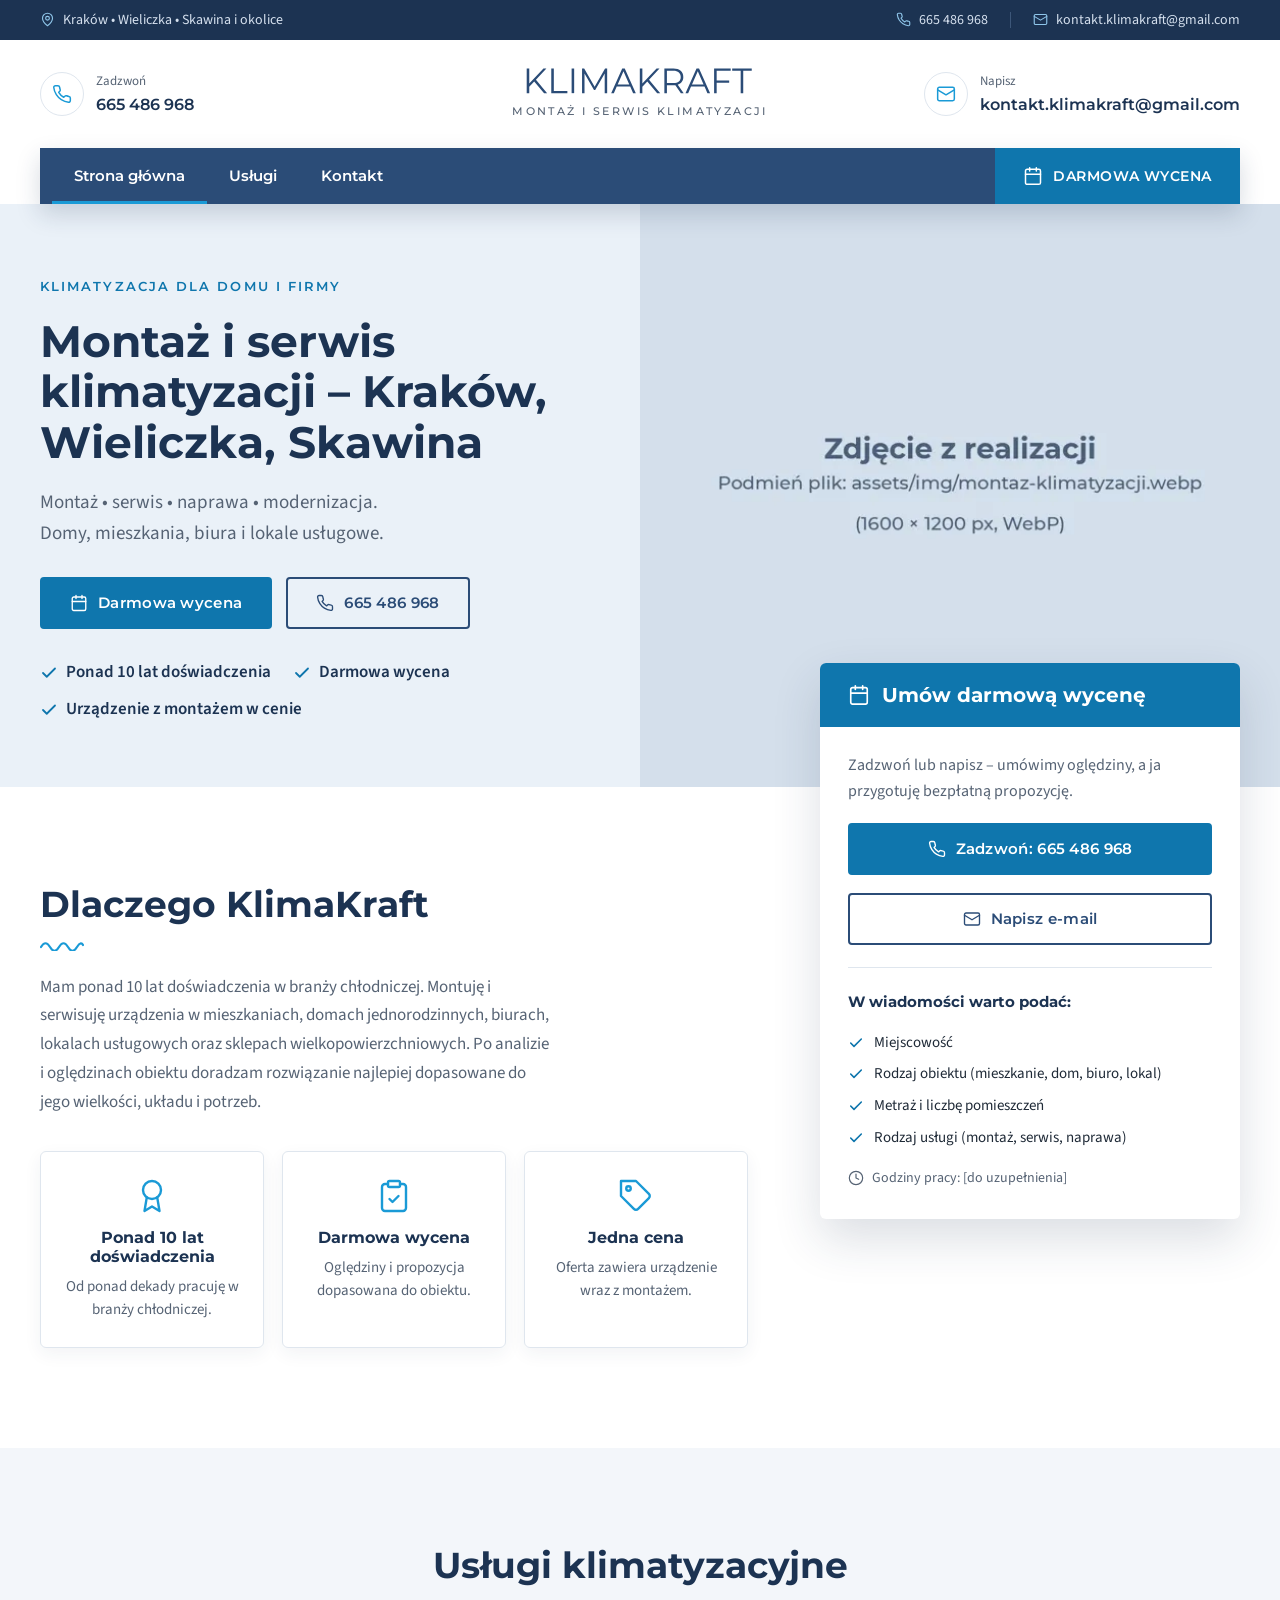
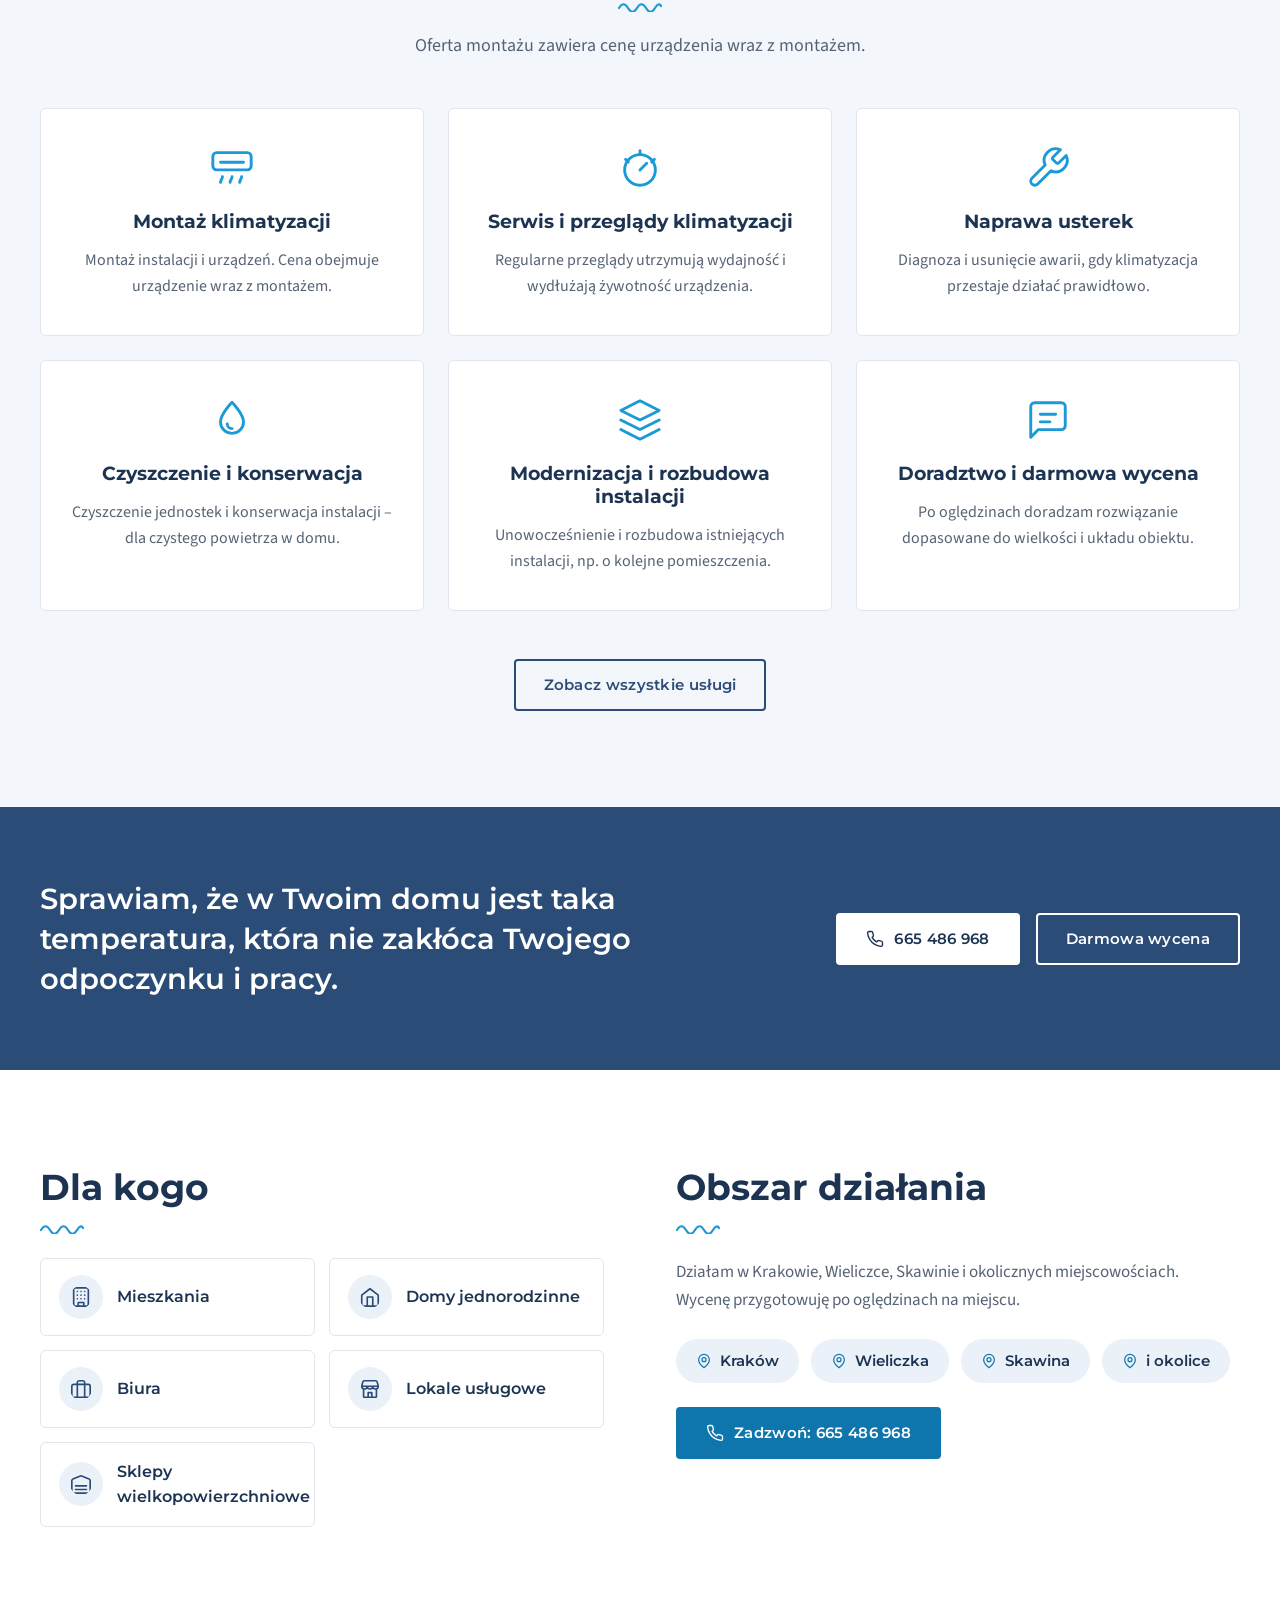
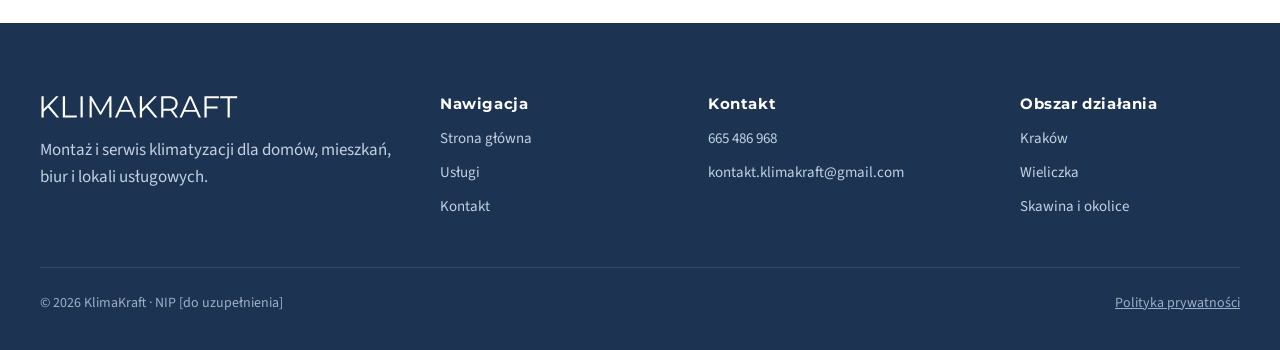
==== index.html @ ee117f7f "Add files via upload" ====
<!doctype html>
<html lang="pl">
<head>
<meta charset="utf-8">
<meta name="viewport" content="width=device-width, initial-scale=1, viewport-fit=cover">
<title>Montaż i serwis klimatyzacji Kraków, Wieliczka | KlimaKraft</title>
<meta name="description" content="Montaż, serwis i naprawa klimatyzacji w Krakowie, Wieliczce i Skawinie. Ponad 10 lat doświadczenia. Darmowa wycena – zadzwoń: 665 486 968.">
<meta name="robots" content="index, follow">
<link rel="canonical" href="https://TWOJA-DOMENA.pl/">
<meta name="theme-color" content="#2b4c77">
<meta property="og:type" content="website">
<meta property="og:locale" content="pl_PL">
<meta property="og:site_name" content="KlimaKraft">
<meta property="og:title" content="Montaż i serwis klimatyzacji Kraków, Wieliczka | KlimaKraft">
<meta property="og:description" content="Montaż, serwis i naprawa klimatyzacji w Krakowie, Wieliczce i Skawinie. Ponad 10 lat doświadczenia. Darmowa wycena – zadzwoń: 665 486 968.">
<meta property="og:url" content="https://TWOJA-DOMENA.pl/">
<meta property="og:image" content="https://TWOJA-DOMENA.pl/og-klimakraft.jpg">
<meta property="og:image:width" content="1200">
<meta property="og:image:height" content="630">
<meta name="twitter:card" content="summary_large_image">
<link rel="icon" href="favicon.ico" sizes="32x32">
<link rel="icon" href="favicon.svg" type="image/svg+xml">
<link rel="apple-touch-icon" href="apple-touch-icon.png">
<link rel="preload" href="montserrat-latin-700-normal.woff2" as="font" type="font/woff2" crossorigin>
<link rel="preload" href="source-sans-3-latin-400-normal.woff2" as="font" type="font/woff2" crossorigin>
<link rel="stylesheet" href="style.css">
<script type="application/ld+json">{
 "@context": "https://schema.org",
 "@type": "HVACBusiness",
 "@id": "https://TWOJA-DOMENA.pl/#firma",
 "name": "KlimaKraft",
 "description": "Montaż, serwis, naprawa i modernizacja klimatyzacji w Krakowie, Wieliczce, Skawinie i okolicach.",
 "url": "https://TWOJA-DOMENA.pl/",
 "logo": "https://TWOJA-DOMENA.pl/logo-klimakraft.svg",
 "image": "https://TWOJA-DOMENA.pl/og-klimakraft.jpg",
 "telephone": "+48665486968",
 "email": "kontakt.klimakraft@gmail.com",
 "areaServed": [
  {
   "@type": "City",
   "name": "Kraków"
  },
  {
   "@type": "City",
   "name": "Wieliczka"
  },
  {
   "@type": "City",
   "name": "Skawina"
  }
 ],
 "knowsLanguage": "pl",
 "hasOfferCatalog": {
  "@type": "OfferCatalog",
  "name": "Usługi klimatyzacyjne",
  "itemListElement": [
   {
    "@type": "Offer",
    "itemOffered": {
     "@type": "Service",
     "name": "Montaż klimatyzacji"
    }
   },
   {
    "@type": "Offer",
    "itemOffered": {
     "@type": "Service",
     "name": "Serwis i przeglądy klimatyzacji"
    }
   },
   {
    "@type": "Offer",
    "itemOffered": {
     "@type": "Service",
     "name": "Naprawa usterek"
    }
   },
   {
    "@type": "Offer",
    "itemOffered": {
     "@type": "Service",
     "name": "Czyszczenie i konserwacja"
    }
   },
   {
    "@type": "Offer",
    "itemOffered": {
     "@type": "Service",
     "name": "Modernizacja i rozbudowa instalacji"
    }
   },
   {
    "@type": "Offer",
    "itemOffered": {
     "@type": "Service",
     "name": "Doradztwo i darmowa wycena"
    }
   }
  ]
 }
}</script>
</head>
<body>
<a class="skip" href="#tresc">Przejdź do treści</a>
<div class="topbar">
<div class="wrap topbar__in">
<p class="topbar__area"><svg class="ic" viewBox="0 0 24 24" aria-hidden="true" focusable="false"><path d="M20 10c0 6-8 12-8 12s-8-6-8-12a8 8 0 0 1 16 0Z"/><circle cx="12" cy="10" r="3"/></svg>Kraków • Wieliczka • Skawina i okolice</p>
<p class="topbar__contact"><a href="tel:+48665486968"><svg class="ic" viewBox="0 0 24 24" aria-hidden="true" focusable="false"><path d="M22 16.92v3a2 2 0 0 1-2.18 2 19.79 19.79 0 0 1-8.63-3.07 19.5 19.5 0 0 1-6-6 19.79 19.79 0 0 1-3.07-8.67A2 2 0 0 1 4.11 2h3a2 2 0 0 1 2 1.72c.13.96.36 1.9.7 2.81a2 2 0 0 1-.45 2.11L8.09 9.91a16 16 0 0 0 6 6l1.27-1.27a2 2 0 0 1 2.11-.45c.91.34 1.85.57 2.81.7A2 2 0 0 1 22 16.92z"/></svg>665 486 968</a><span class="sep" aria-hidden="true"></span><a href="mailto:kontakt.klimakraft@gmail.com"><svg class="ic" viewBox="0 0 24 24" aria-hidden="true" focusable="false"><rect x="2" y="4" width="20" height="16" rx="2"/><path d="m22 7-10 6L2 7"/></svg>kontakt.klimakraft@gmail.com</a></p>
</div>
</div>
<header class="header">
<div class="wrap">
<div class="header__main">
<a class="hinfo" href="tel:+48665486968"><span class="hinfo__ic"><svg class="ic" viewBox="0 0 24 24" aria-hidden="true" focusable="false"><path d="M22 16.92v3a2 2 0 0 1-2.18 2 19.79 19.79 0 0 1-8.63-3.07 19.5 19.5 0 0 1-6-6 19.79 19.79 0 0 1-3.07-8.67A2 2 0 0 1 4.11 2h3a2 2 0 0 1 2 1.72c.13.96.36 1.9.7 2.81a2 2 0 0 1-.45 2.11L8.09 9.91a16 16 0 0 0 6 6l1.27-1.27a2 2 0 0 1 2.11-.45c.91.34 1.85.57 2.81.7A2 2 0 0 1 22 16.92z"/></svg></span><span><span class="hinfo__lab">Zadzwoń</span><span class="hinfo__val">665 486 968</span></span></a>
<a class="brand" href="index.html" aria-label="KlimaKraft – strona główna"><img src="logo-klimakraft.svg" alt="KlimaKraft" width="230" height="27"><span class="brand__tag">Montaż i serwis klimatyzacji</span></a>
<a class="hinfo hinfo--end" href="mailto:kontakt.klimakraft@gmail.com"><span class="hinfo__ic"><svg class="ic" viewBox="0 0 24 24" aria-hidden="true" focusable="false"><rect x="2" y="4" width="20" height="16" rx="2"/><path d="m22 7-10 6L2 7"/></svg></span><span><span class="hinfo__lab">Napisz</span><span class="hinfo__val">kontakt.klimakraft@gmail.com</span></span></a>
</div>
<nav class="navbar" aria-label="Menu główne">
<ul class="navbar__links"><li><a href="index.html" aria-current="page">Strona główna</a></li><li><a href="uslugi.html">Usługi</a></li><li><a href="kontakt.html">Kontakt</a></li></ul>
<a class="navbar__cta" href="kontakt.html"><svg class="ic" viewBox="0 0 24 24" aria-hidden="true" focusable="false"><rect x="3" y="4" width="18" height="18" rx="2"/><path d="M16 2v4M8 2v4M3 10h18"/></svg>Darmowa wycena</a>
</nav>
</div>
</header>
<main id="tresc">
<section class="hero">
<div class="hero__text">
<p class="eyebrow">Klimatyzacja dla domu i firmy</p>
<h1>Montaż i serwis klimatyzacji – Kraków, Wieliczka, Skawina</h1>
<p class="hero__lead">Montaż • serwis • naprawa • modernizacja.<br>Domy, mieszkania, biura i lokale usługowe.</p>
<div class="hero__actions"><a class="btn btn--primary" href="kontakt.html"><svg class="ic" viewBox="0 0 24 24" aria-hidden="true" focusable="false"><rect x="3" y="4" width="18" height="18" rx="2"/><path d="M16 2v4M8 2v4M3 10h18"/></svg>Darmowa wycena</a><a class="btn btn--outline" href="tel:+48665486968"><svg class="ic" viewBox="0 0 24 24" aria-hidden="true" focusable="false"><path d="M22 16.92v3a2 2 0 0 1-2.18 2 19.79 19.79 0 0 1-8.63-3.07 19.5 19.5 0 0 1-6-6 19.79 19.79 0 0 1-3.07-8.67A2 2 0 0 1 4.11 2h3a2 2 0 0 1 2 1.72c.13.96.36 1.9.7 2.81a2 2 0 0 1-.45 2.11L8.09 9.91a16 16 0 0 0 6 6l1.27-1.27a2 2 0 0 1 2.11-.45c.91.34 1.85.57 2.81.7A2 2 0 0 1 22 16.92z"/></svg>665 486 968</a></div>
<ul class="hero__checks"><li><svg class="ic" viewBox="0 0 24 24" aria-hidden="true" focusable="false"><path d="M20 6 9 17l-5-5"/></svg>Ponad 10 lat doświadczenia</li><li><svg class="ic" viewBox="0 0 24 24" aria-hidden="true" focusable="false"><path d="M20 6 9 17l-5-5"/></svg>Darmowa wycena</li><li><svg class="ic" viewBox="0 0 24 24" aria-hidden="true" focusable="false"><path d="M20 6 9 17l-5-5"/></svg>Urządzenie z montażem w cenie</li></ul>
</div>
<picture class="hero__img">
<source media="(max-width: 760px)" srcset="montaz-klimatyzacji-800.webp">
<img src="montaz-klimatyzacji.webp" alt="Montaż klimatyzacji ściennej w mieszkaniu – KlimaKraft" width="1600" height="1200" fetchpriority="high">
</picture>
</section>

<section class="why">
<div class="wrap why__grid">
<div class="why__main">
<div class="stitle"><h2>Dlaczego KlimaKraft</h2><svg class="wave" viewBox="0 0 44 10" aria-hidden="true" focusable="false"><path d="M1 6c3-5 6-5 9 0s6 5 9 0 6-5 9 0 6 5 9 0 5-4 6-2"/></svg></div>
<p class="lead">Mam ponad 10 lat doświadczenia w branży chłodniczej. Montuję i serwisuję urządzenia w mieszkaniach, domach jednorodzinnych, biurach, lokalach usługowych oraz sklepach wielkopowierzchniowych. Po analizie i oględzinach obiektu doradzam rozwiązanie najlepiej dopasowane do jego wielkości, układu i potrzeb.</p>
<div class="tiles"><div class="tile"><svg class="ic ic--lg" viewBox="0 0 24 24" aria-hidden="true" focusable="false"><circle cx="12" cy="8" r="6"/><path d="M15.48 12.89 17 22l-5-3-5 3 1.52-9.11"/></svg><h3>Ponad 10 lat doświadczenia</h3><p>Od ponad dekady pracuję w branży chłodniczej.</p></div><div class="tile"><svg class="ic ic--lg" viewBox="0 0 24 24" aria-hidden="true" focusable="false"><rect x="8" y="2" width="8" height="4" rx="1"/><path d="M16 4h2a2 2 0 0 1 2 2v14a2 2 0 0 1-2 2H6a2 2 0 0 1-2-2V6a2 2 0 0 1 2-2h2"/><path d="m9 14 2 2 4-4"/></svg><h3>Darmowa wycena</h3><p>Oględziny i propozycja dopasowana do obiektu.</p></div><div class="tile"><svg class="ic ic--lg" viewBox="0 0 24 24" aria-hidden="true" focusable="false"><path d="M20.59 13.41 13.42 20.58a2 2 0 0 1-2.83 0L2 12V2h10l8.59 8.59a2 2 0 0 1 0 2.82z"/><circle cx="7" cy="7" r="1.5"/></svg><h3>Jedna cena</h3><p>Oferta zawiera urządzenie wraz z montażem.</p></div></div>
</div>
<aside class="qcard" aria-labelledby="wycena">
<div class="qcard__head"><svg class="ic" viewBox="0 0 24 24" aria-hidden="true" focusable="false"><rect x="3" y="4" width="18" height="18" rx="2"/><path d="M16 2v4M8 2v4M3 10h18"/></svg><h2 id="wycena">Umów darmową wycenę</h2></div>
<div class="qcard__body">
<p>Zadzwoń lub napisz – umówimy oględziny, a ja przygotuję bezpłatną propozycję.</p>
<a class="btn btn--primary btn--block" href="tel:+48665486968"><svg class="ic" viewBox="0 0 24 24" aria-hidden="true" focusable="false"><path d="M22 16.92v3a2 2 0 0 1-2.18 2 19.79 19.79 0 0 1-8.63-3.07 19.5 19.5 0 0 1-6-6 19.79 19.79 0 0 1-3.07-8.67A2 2 0 0 1 4.11 2h3a2 2 0 0 1 2 1.72c.13.96.36 1.9.7 2.81a2 2 0 0 1-.45 2.11L8.09 9.91a16 16 0 0 0 6 6l1.27-1.27a2 2 0 0 1 2.11-.45c.91.34 1.85.57 2.81.7A2 2 0 0 1 22 16.92z"/></svg>Zadzwoń: 665 486 968</a>
<a class="btn btn--outline btn--block" href="mailto:kontakt.klimakraft@gmail.com?subject=Zapytanie%20o%20wycen%C4%99%20klimatyzacji"><svg class="ic" viewBox="0 0 24 24" aria-hidden="true" focusable="false"><rect x="2" y="4" width="20" height="16" rx="2"/><path d="m22 7-10 6L2 7"/></svg>Napisz e-mail</a>
<hr>
<p class="qcard__h">W wiadomości warto podać:</p>
<ul class="checks"><li><svg class="ic" viewBox="0 0 24 24" aria-hidden="true" focusable="false"><path d="M20 6 9 17l-5-5"/></svg><span>Miejscowość</span></li><li><svg class="ic" viewBox="0 0 24 24" aria-hidden="true" focusable="false"><path d="M20 6 9 17l-5-5"/></svg><span>Rodzaj obiektu (mieszkanie, dom, biuro, lokal)</span></li><li><svg class="ic" viewBox="0 0 24 24" aria-hidden="true" focusable="false"><path d="M20 6 9 17l-5-5"/></svg><span>Metraż i liczbę pomieszczeń</span></li><li><svg class="ic" viewBox="0 0 24 24" aria-hidden="true" focusable="false"><path d="M20 6 9 17l-5-5"/></svg><span>Rodzaj usługi (montaż, serwis, naprawa)</span></li></ul>
<p class="qcard__note"><svg class="ic" viewBox="0 0 24 24" aria-hidden="true" focusable="false"><circle cx="12" cy="12" r="10"/><path d="M12 6v6l4 2"/></svg>Godziny pracy: [do uzupełnienia]</p>
</div>
</aside>
</div>
</section>

<section class="services">
<div class="wrap">
<div class="stitle stitle--center"><h2>Usługi klimatyzacyjne</h2><svg class="wave" viewBox="0 0 44 10" aria-hidden="true" focusable="false"><path d="M1 6c3-5 6-5 9 0s6 5 9 0 6-5 9 0 6 5 9 0 5-4 6-2"/></svg></div>
<p class="center-sub">Oferta montażu zawiera cenę urządzenia wraz z montażem.</p>
<div class="scards"><article class="scard"><svg class="ic ic--xl" viewBox="0 0 24 24" aria-hidden="true" focusable="false"><rect x="2" y="4" width="20" height="9" rx="2"/><path d="M6 9h12M7 16.5c0 1.2-1 1.8-1 3M12 16.5c0 1.2-1 1.8-1 3M17 16.5c0 1.2-1 1.8-1 3"/></svg><h3>Montaż klimatyzacji</h3><p>Montaż instalacji i urządzeń. Cena obejmuje urządzenie wraz z montażem.</p></article><article class="scard"><svg class="ic ic--xl" viewBox="0 0 24 24" aria-hidden="true" focusable="false"><circle cx="12" cy="13" r="8"/><path d="M12 13l3.5-3.5M12 3v2M4.5 7.5l1.4 1.4M19.5 7.5l-1.4 1.4"/></svg><h3>Serwis i przeglądy klimatyzacji</h3><p>Regularne przeglądy utrzymują wydajność i wydłużają żywotność urządzenia.</p></article><article class="scard"><svg class="ic ic--xl" viewBox="0 0 24 24" aria-hidden="true" focusable="false"><path d="M14.7 6.3a1 1 0 0 0 0 1.4l1.6 1.6a1 1 0 0 0 1.4 0l3.77-3.77a6 6 0 0 1-7.94 7.94l-6.91 6.91a2.12 2.12 0 0 1-3-3l6.91-6.91a6 6 0 0 1 7.94-7.94l-3.76 3.76z"/></svg><h3>Naprawa usterek</h3><p>Diagnoza i usunięcie awarii, gdy klimatyzacja przestaje działać prawidłowo.</p></article><article class="scard"><svg class="ic ic--xl" viewBox="0 0 24 24" aria-hidden="true" focusable="false"><path d="M12 2.7s-6 6.2-6 10.3a6 6 0 0 0 12 0c0-4.1-6-10.3-6-10.3z"/><path d="M9.5 14a2.5 2.5 0 0 0 2.5 2.5"/></svg><h3>Czyszczenie i konserwacja</h3><p>Czyszczenie jednostek i konserwacja instalacji – dla czystego powietrza w domu.</p></article><article class="scard"><svg class="ic ic--xl" viewBox="0 0 24 24" aria-hidden="true" focusable="false"><path d="m12 2 10 5-10 5L2 7l10-5z"/><path d="m2 17 10 5 10-5M2 12l10 5 10-5"/></svg><h3>Modernizacja i rozbudowa instalacji</h3><p>Unowocześnienie i rozbudowa istniejących instalacji, np. o kolejne pomieszczenia.</p></article><article class="scard"><svg class="ic ic--xl" viewBox="0 0 24 24" aria-hidden="true" focusable="false"><path d="M21 15a2 2 0 0 1-2 2H7l-4 4V5a2 2 0 0 1 2-2h14a2 2 0 0 1 2 2z"/><path d="M8 9h8M8 13h5"/></svg><h3>Doradztwo i darmowa wycena</h3><p>Po oględzinach doradzam rozwiązanie dopasowane do wielkości i układu obiektu.</p></article></div>
<p class="center"><a class="btn btn--outline" href="uslugi.html">Zobacz wszystkie usługi</a></p>
</div>
</section>

<section class="band" aria-label="Zadzwoń po wycenę">
<div class="wrap band__in">
<p class="band__quote">Sprawiam, że w Twoim domu jest taka temperatura, która nie zakłóca Twojego odpoczynku i pracy.</p>
<div class="band__actions">
<a class="btn btn--white" href="tel:+48665486968"><svg class="ic" viewBox="0 0 24 24" aria-hidden="true" focusable="false"><path d="M22 16.92v3a2 2 0 0 1-2.18 2 19.79 19.79 0 0 1-8.63-3.07 19.5 19.5 0 0 1-6-6 19.79 19.79 0 0 1-3.07-8.67A2 2 0 0 1 4.11 2h3a2 2 0 0 1 2 1.72c.13.96.36 1.9.7 2.81a2 2 0 0 1-.45 2.11L8.09 9.91a16 16 0 0 0 6 6l1.27-1.27a2 2 0 0 1 2.11-.45c.91.34 1.85.57 2.81.7A2 2 0 0 1 22 16.92z"/></svg>665 486 968</a>
<a class="btn btn--ghost" href="kontakt.html">Darmowa wycena</a>
</div>
</div>
</section>

<section class="area">
<div class="wrap area__grid">
<div>
<div class="stitle"><h2>Dla kogo</h2><svg class="wave" viewBox="0 0 44 10" aria-hidden="true" focusable="false"><path d="M1 6c3-5 6-5 9 0s6 5 9 0 6-5 9 0 6 5 9 0 5-4 6-2"/></svg></div>
<ul class="whos"><li class="who"><svg class="ic" viewBox="0 0 24 24" aria-hidden="true" focusable="false"><rect x="4" y="2" width="16" height="20" rx="2"/><path d="M9 22v-4h6v4M8 6h.01M12 6h.01M16 6h.01M8 10h.01M12 10h.01M16 10h.01M8 14h.01M12 14h.01M16 14h.01"/></svg><span>Mieszkania</span></li><li class="who"><svg class="ic" viewBox="0 0 24 24" aria-hidden="true" focusable="false"><path d="m3 10 9-7 9 7v10a2 2 0 0 1-2 2H5a2 2 0 0 1-2-2z"/><path d="M9 22V12h6v10"/></svg><span>Domy jednorodzinne</span></li><li class="who"><svg class="ic" viewBox="0 0 24 24" aria-hidden="true" focusable="false"><rect x="2" y="7" width="20" height="14" rx="2"/><path d="M16 21V5a2 2 0 0 0-2-2h-4a2 2 0 0 0-2 2v16"/></svg><span>Biura</span></li><li class="who"><svg class="ic" viewBox="0 0 24 24" aria-hidden="true" focusable="false"><path d="M3 9 4.5 3h15L21 9M3 9h18a3 3 0 0 1-6 0 3 3 0 0 1-6 0 3 3 0 0 1-6 0M5 12v9h14v-9M10 21v-5h4v5"/></svg><span>Lokale usługowe</span></li><li class="who"><svg class="ic" viewBox="0 0 24 24" aria-hidden="true" focusable="false"><path d="M22 8.35V20a2 2 0 0 1-2 2H4a2 2 0 0 1-2-2V8.35A2 2 0 0 1 3.26 6.5l8-3.2a2 2 0 0 1 1.48 0l8 3.2A2 2 0 0 1 22 8.35Z"/><path d="M6 18h12M6 14h12"/></svg><span>Sklepy wielkopowierzchniowe</span></li></ul>
</div>
<div>
<div class="stitle"><h2>Obszar działania</h2><svg class="wave" viewBox="0 0 44 10" aria-hidden="true" focusable="false"><path d="M1 6c3-5 6-5 9 0s6 5 9 0 6-5 9 0 6 5 9 0 5-4 6-2"/></svg></div>
<p class="lead">Działam w Krakowie, Wieliczce, Skawinie i okolicznych miejscowościach. Wycenę przygotowuję po oględzinach na miejscu.</p>
<ul class="chips"><li class="chip"><svg class="ic" viewBox="0 0 24 24" aria-hidden="true" focusable="false"><path d="M20 10c0 6-8 12-8 12s-8-6-8-12a8 8 0 0 1 16 0Z"/><circle cx="12" cy="10" r="3"/></svg>Kraków</li><li class="chip"><svg class="ic" viewBox="0 0 24 24" aria-hidden="true" focusable="false"><path d="M20 10c0 6-8 12-8 12s-8-6-8-12a8 8 0 0 1 16 0Z"/><circle cx="12" cy="10" r="3"/></svg>Wieliczka</li><li class="chip"><svg class="ic" viewBox="0 0 24 24" aria-hidden="true" focusable="false"><path d="M20 10c0 6-8 12-8 12s-8-6-8-12a8 8 0 0 1 16 0Z"/><circle cx="12" cy="10" r="3"/></svg>Skawina</li><li class="chip"><svg class="ic" viewBox="0 0 24 24" aria-hidden="true" focusable="false"><path d="M20 10c0 6-8 12-8 12s-8-6-8-12a8 8 0 0 1 16 0Z"/><circle cx="12" cy="10" r="3"/></svg>i okolice</li></ul>
<p><a class="btn btn--primary" href="tel:+48665486968"><svg class="ic" viewBox="0 0 24 24" aria-hidden="true" focusable="false"><path d="M22 16.92v3a2 2 0 0 1-2.18 2 19.79 19.79 0 0 1-8.63-3.07 19.5 19.5 0 0 1-6-6 19.79 19.79 0 0 1-3.07-8.67A2 2 0 0 1 4.11 2h3a2 2 0 0 1 2 1.72c.13.96.36 1.9.7 2.81a2 2 0 0 1-.45 2.11L8.09 9.91a16 16 0 0 0 6 6l1.27-1.27a2 2 0 0 1 2.11-.45c.91.34 1.85.57 2.81.7A2 2 0 0 1 22 16.92z"/></svg>Zadzwoń: 665 486 968</a></p>
</div>
</div>
</section>
</main>
<footer class="footer">
<div class="wrap">
<div class="footer__grid">
<div class="footer__brand">
<img src="logo-klimakraft-biale.svg" alt="KlimaKraft" width="200" height="24">
<p>Montaż i serwis klimatyzacji dla domów, mieszkań, biur i lokali usługowych.</p>
</div>
<div><h2 class="footer__h">Nawigacja</h2><ul class="footer__list"><li><a href="index.html">Strona główna</a></li><li><a href="uslugi.html">Usługi</a></li><li><a href="kontakt.html">Kontakt</a></li></ul></div>
<div><h2 class="footer__h">Kontakt</h2><ul class="footer__list"><li><a href="tel:+48665486968">665 486 968</a></li><li><a href="mailto:kontakt.klimakraft@gmail.com">kontakt.klimakraft@gmail.com</a></li></ul></div>
<div><h2 class="footer__h">Obszar działania</h2><ul class="footer__list"><li>Kraków</li><li>Wieliczka</li><li>Skawina i okolice</li></ul></div>
</div>
<div class="footer__bottom">
<p>© 2026 KlimaKraft · NIP [do uzupełnienia]</p>
<a href="polityka-prywatnosci.html">Polityka prywatności</a>
</div>
</div>
</footer>
<div class="callbar">
<a class="callbar__btn" href="tel:+48665486968"><svg class="ic" viewBox="0 0 24 24" aria-hidden="true" focusable="false"><path d="M22 16.92v3a2 2 0 0 1-2.18 2 19.79 19.79 0 0 1-8.63-3.07 19.5 19.5 0 0 1-6-6 19.79 19.79 0 0 1-3.07-8.67A2 2 0 0 1 4.11 2h3a2 2 0 0 1 2 1.72c.13.96.36 1.9.7 2.81a2 2 0 0 1-.45 2.11L8.09 9.91a16 16 0 0 0 6 6l1.27-1.27a2 2 0 0 1 2.11-.45c.91.34 1.85.57 2.81.7A2 2 0 0 1 22 16.92z"/></svg>Zadzwoń</a>
<a class="callbar__btn callbar__btn--navy" href="kontakt.html"><svg class="ic" viewBox="0 0 24 24" aria-hidden="true" focusable="false"><rect x="3" y="4" width="18" height="18" rx="2"/><path d="M16 2v4M8 2v4M3 10h18"/></svg>Wycena</a>
</div>
</body>
</html>
---- style.css ----
/* KlimaKraft – style.css */

/* Fonts (self-hosted, SIL OFL) */
@font-face{font-family:'Montserrat';font-style:normal;font-weight:500;font-display:swap;src:url('montserrat-latin-ext-500-normal.woff2') format('woff2');unicode-range:U+0100-02BA,U+02BD-02C5,U+02C7-02CC,U+02CE-02D7,U+02DD-02FF,U+0304,U+0308,U+0329,U+1D00-1DBF,U+1E00-1E9F,U+1EF2-1EFF,U+2020,U+20A0-20AB,U+20AD-20C0,U+2113,U+2C60-2C7F,U+A720-A7FF}
@font-face{font-family:'Montserrat';font-style:normal;font-weight:500;font-display:swap;src:url('montserrat-latin-500-normal.woff2') format('woff2');unicode-range:U+0000-00FF,U+0131,U+0152-0153,U+02BB-02BC,U+02C6,U+02DA,U+02DC,U+0304,U+0308,U+0329,U+2000-206F,U+20AC,U+2122,U+2191,U+2193,U+2212,U+2215,U+FEFF,U+FFFD}
@font-face{font-family:'Montserrat';font-style:normal;font-weight:600;font-display:swap;src:url('montserrat-latin-ext-600-normal.woff2') format('woff2');unicode-range:U+0100-02BA,U+02BD-02C5,U+02C7-02CC,U+02CE-02D7,U+02DD-02FF,U+0304,U+0308,U+0329,U+1D00-1DBF,U+1E00-1E9F,U+1EF2-1EFF,U+2020,U+20A0-20AB,U+20AD-20C0,U+2113,U+2C60-2C7F,U+A720-A7FF}
@font-face{font-family:'Montserrat';font-style:normal;font-weight:600;font-display:swap;src:url('montserrat-latin-600-normal.woff2') format('woff2');unicode-range:U+0000-00FF,U+0131,U+0152-0153,U+02BB-02BC,U+02C6,U+02DA,U+02DC,U+0304,U+0308,U+0329,U+2000-206F,U+20AC,U+2122,U+2191,U+2193,U+2212,U+2215,U+FEFF,U+FFFD}
@font-face{font-family:'Montserrat';font-style:normal;font-weight:700;font-display:swap;src:url('montserrat-latin-ext-700-normal.woff2') format('woff2');unicode-range:U+0100-02BA,U+02BD-02C5,U+02C7-02CC,U+02CE-02D7,U+02DD-02FF,U+0304,U+0308,U+0329,U+1D00-1DBF,U+1E00-1E9F,U+1EF2-1EFF,U+2020,U+20A0-20AB,U+20AD-20C0,U+2113,U+2C60-2C7F,U+A720-A7FF}
@font-face{font-family:'Montserrat';font-style:normal;font-weight:700;font-display:swap;src:url('montserrat-latin-700-normal.woff2') format('woff2');unicode-range:U+0000-00FF,U+0131,U+0152-0153,U+02BB-02BC,U+02C6,U+02DA,U+02DC,U+0304,U+0308,U+0329,U+2000-206F,U+20AC,U+2122,U+2191,U+2193,U+2212,U+2215,U+FEFF,U+FFFD}
@font-face{font-family:'Source Sans 3';font-style:normal;font-weight:400;font-display:swap;src:url('source-sans-3-latin-ext-400-normal.woff2') format('woff2');unicode-range:U+0100-02BA,U+02BD-02C5,U+02C7-02CC,U+02CE-02D7,U+02DD-02FF,U+0304,U+0308,U+0329,U+1D00-1DBF,U+1E00-1E9F,U+1EF2-1EFF,U+2020,U+20A0-20AB,U+20AD-20C0,U+2113,U+2C60-2C7F,U+A720-A7FF}
@font-face{font-family:'Source Sans 3';font-style:normal;font-weight:400;font-display:swap;src:url('source-sans-3-latin-400-normal.woff2') format('woff2');unicode-range:U+0000-00FF,U+0131,U+0152-0153,U+02BB-02BC,U+02C6,U+02DA,U+02DC,U+0304,U+0308,U+0329,U+2000-206F,U+20AC,U+2122,U+2191,U+2193,U+2212,U+2215,U+FEFF,U+FFFD}
@font-face{font-family:'Source Sans 3';font-style:normal;font-weight:600;font-display:swap;src:url('source-sans-3-latin-ext-600-normal.woff2') format('woff2');unicode-range:U+0100-02BA,U+02BD-02C5,U+02C7-02CC,U+02CE-02D7,U+02DD-02FF,U+0304,U+0308,U+0329,U+1D00-1DBF,U+1E00-1E9F,U+1EF2-1EFF,U+2020,U+20A0-20AB,U+20AD-20C0,U+2113,U+2C60-2C7F,U+A720-A7FF}
@font-face{font-family:'Source Sans 3';font-style:normal;font-weight:600;font-display:swap;src:url('source-sans-3-latin-600-normal.woff2') format('woff2');unicode-range:U+0000-00FF,U+0131,U+0152-0153,U+02BB-02BC,U+02C6,U+02DA,U+02DC,U+0304,U+0308,U+0329,U+2000-206F,U+20AC,U+2122,U+2191,U+2193,U+2212,U+2215,U+FEFF,U+FFFD}

/* ---------- Tokens ---------- */
:root{
  --navy:#2b4c77;      /* kolor logo */
  --dark:#1c3352;
  --accent:#1a9ad6;    /* ikony, dekoracje */
  --btn:#0f76ad;       /* przyciski (kontrast z białym tekstem) */
  --ink:#1f2a37;
  --muted:#566374;
  --light:#f3f6fa;
  --sky:#eaf1f8;
  --line:#dfe6ee;
  --radius:6px;
  --shadow:0 20px 48px rgba(28,51,82,.16);
  --f-head:'Montserrat','Segoe UI',system-ui,sans-serif;
  --f-body:'Source Sans 3','Segoe UI',system-ui,sans-serif;
}

/* ---------- Base ---------- */
*,*::before,*::after{box-sizing:border-box}
html{-webkit-text-size-adjust:100%;scroll-behavior:smooth}
body{margin:0;font-family:var(--f-body);font-size:17px;line-height:1.6;color:var(--ink);background:#fff}
img{max-width:100%;height:auto;display:block}
a{color:var(--btn)}
a:hover{color:var(--navy)}
h1,h2,h3{font-family:var(--f-head);color:var(--dark);line-height:1.2;margin:0}
p,ul,ol{margin:0}
ul,ol{padding:0;list-style:none}
hr{border:0;height:1px;background:var(--line);margin:4px 0}
:focus-visible{outline:3px solid var(--accent);outline-offset:3px}
@media (prefers-reduced-motion:reduce){html{scroll-behavior:auto}}

.wrap{width:min(1200px,100% - 40px);margin-inline:auto}
.skip{position:absolute;left:-9999px;top:8px;background:#fff;padding:10px 16px;z-index:100;border-radius:4px}
.skip:focus{left:8px}
.center{text-align:center}

/* Icons */
.ic{width:20px;height:20px;flex-shrink:0;fill:none;stroke:currentColor;stroke-width:1.8;stroke-linecap:round;stroke-linejoin:round}
.ic--lg{width:36px;height:36px;stroke-width:1.6}
.ic--xl{width:46px;height:46px;stroke-width:1.5}
.wave{display:block;width:44px;height:10px;margin-top:14px;fill:none;stroke:var(--accent);stroke-width:2.2;stroke-linecap:round}

/* Buttons */
.btn{display:inline-flex;align-items:center;justify-content:center;gap:10px;min-height:52px;padding:0 28px;border:2px solid transparent;border-radius:4px;font-family:var(--f-head);font-weight:600;font-size:15px;letter-spacing:.02em;text-decoration:none;white-space:nowrap;transition:background-color .15s,color .15s}
.btn .ic{width:18px;height:18px}
.btn--primary{background:var(--btn);border-color:var(--btn);color:#fff}
.btn--primary:hover{background:var(--navy);border-color:var(--navy);color:#fff}
.btn--outline{background:transparent;border-color:var(--navy);color:var(--navy)}
.btn--outline:hover{background:var(--navy);color:#fff}
.btn--white{background:#fff;border-color:#fff;color:var(--dark)}
.btn--white:hover{background:var(--sky);color:var(--dark)}
.btn--ghost{background:transparent;border-color:#fff;color:#fff}
.btn--ghost:hover{background:#fff;color:var(--dark)}
.btn--block{display:flex;width:100%}

/* Section titles */
.stitle h2{font-size:clamp(26px,3vw,36px);font-weight:700}
.stitle--center{text-align:center}
.stitle--center .wave{margin-inline:auto}
.eyebrow{font-family:var(--f-head);font-weight:600;font-size:13px;letter-spacing:.16em;text-transform:uppercase;color:var(--btn)}
.lead{color:var(--muted);font-size:17px;line-height:1.7;max-width:64ch}

/* ---------- Top bar ---------- */
.topbar{background:var(--dark);color:#d5e0ee;font-size:14px}
.topbar__in{min-height:40px;display:flex;align-items:center;justify-content:space-between;gap:16px}
.topbar p{display:flex;align-items:center;gap:8px}
.topbar .ic{width:15px;height:15px;color:#8fc6ea}
.topbar__contact{gap:22px!important}
.topbar a{color:#d5e0ee;text-decoration:none;display:inline-flex;align-items:center;gap:8px}
.topbar a:hover{color:#fff}
.sep{width:1px;height:16px;background:#3d5779}

/* ---------- Header ---------- */
.header{position:relative;z-index:2;background:#fff}
.header__main{min-height:108px;display:grid;grid-template-columns:1fr auto 1fr;align-items:center;gap:24px}
.hinfo{display:flex;align-items:center;gap:12px;text-decoration:none}
.hinfo--end{justify-self:end}
.hinfo__ic{width:44px;height:44px;border-radius:50%;border:1.5px solid var(--line);display:flex;align-items:center;justify-content:center;color:var(--accent)}
.hinfo__lab{display:block;font-size:13px;color:var(--muted)}
.hinfo__val{display:block;font-family:var(--f-head);font-weight:600;font-size:16px;color:var(--dark)}
.brand{display:flex;flex-direction:column;align-items:center;gap:8px;text-decoration:none}
.brand img{width:230px}
.brand__tag{font-family:var(--f-head);font-weight:500;font-size:11px;letter-spacing:.22em;text-transform:uppercase;color:var(--muted)}
.navbar{display:flex;justify-content:space-between;align-items:stretch;min-height:56px;margin-bottom:-28px;background:var(--navy);box-shadow:0 10px 24px rgba(28,51,82,.18)}
.navbar__links{display:flex;padding-left:12px}
.navbar__links a{display:flex;align-items:center;height:100%;padding:0 22px;color:#fff;text-decoration:none;font-family:var(--f-head);font-weight:600;font-size:15px;border-top:3px solid transparent;border-bottom:3px solid transparent}
.navbar__links a:hover{border-bottom-color:rgba(255,255,255,.5)}
.navbar__links a[aria-current="page"]{border-bottom-color:var(--accent)}
.navbar__cta{display:flex;align-items:center;gap:10px;padding:0 28px;background:var(--btn);color:#fff;text-decoration:none;font-family:var(--f-head);font-weight:600;font-size:14px;letter-spacing:.04em;text-transform:uppercase}
.navbar__cta:hover{background:var(--dark);color:#fff}

/* ---------- Hero (home) ---------- */
.hero{display:grid;grid-template-columns:max(20px,calc((100% - 1200px)/2)) minmax(0,540px) 60px minmax(0,1fr);background:var(--sky);min-height:580px}
.hero__text{grid-column:2;padding:100px 0 64px;display:flex;flex-direction:column;gap:20px}
.hero h1{font-size:clamp(30px,3.4vw,46px);line-height:1.16}
.hero__lead{font-size:19px;color:var(--muted)}
.hero__actions{display:flex;flex-wrap:wrap;gap:14px;margin-top:8px}
.hero__checks{display:flex;flex-wrap:wrap;gap:10px 22px;margin-top:10px}
.hero__checks li{display:flex;align-items:center;gap:8px;font-weight:600;color:var(--dark)}
.hero__checks .ic{width:18px;height:18px;color:var(--btn);stroke-width:2.4}
.hero__img{grid-column:4;display:block}
.hero__img img{width:100%;height:100%;object-fit:cover}

/* ---------- Why + quote card ---------- */
.why{padding:96px 0 100px}
.why__grid{display:grid;grid-template-columns:minmax(0,1fr) 420px;gap:72px;align-items:start}
.why__main{display:flex;flex-direction:column;gap:22px}
.tiles{display:grid;grid-template-columns:repeat(3,minmax(0,1fr));gap:18px;margin-top:12px}
.tile{border:1px solid var(--line);border-radius:var(--radius);padding:26px 22px;text-align:center;box-shadow:0 6px 18px rgba(28,51,82,.06);display:flex;flex-direction:column;align-items:center;gap:10px}
.tile .ic{color:var(--accent)}
.tile h3{font-size:16px;margin-top:4px}
.tile p{font-size:15px;line-height:1.5;color:var(--muted)}
.qcard{margin-top:-220px;position:relative;z-index:1;background:#fff;border-radius:var(--radius);overflow:hidden;box-shadow:var(--shadow)}
.qcard__head{display:flex;align-items:center;gap:12px;padding:20px 28px;background:var(--btn);color:#fff}
.qcard__head .ic{width:22px;height:22px}
.qcard__head h2{color:#fff;font-size:20px;font-weight:700}
.qcard__body{padding:26px 28px 30px;display:flex;flex-direction:column;gap:18px}
.qcard__body>p:first-child{color:var(--muted);font-size:16px}
.qcard__h{font-family:var(--f-head);font-weight:700;font-size:15px;color:var(--dark)}
.qcard__note{display:flex;align-items:center;gap:8px;font-size:14px;color:var(--muted)}
.qcard__note .ic{width:16px;height:16px}
.checks{display:flex;flex-direction:column;gap:10px}
.checks li{display:flex;gap:10px;align-items:flex-start;font-size:15px;line-height:1.45}
.checks .ic{width:16px;height:16px;margin-top:3px;color:var(--btn);stroke-width:2.4}

/* ---------- Services (home) ---------- */
.services{background:var(--light);padding:96px 0}
.center-sub{text-align:center;color:var(--muted);font-size:18px;margin-top:20px}
.scards{display:grid;grid-template-columns:repeat(3,minmax(0,1fr));gap:24px;margin:48px 0}
.scard{background:#fff;border:1px solid var(--line);border-radius:var(--radius);padding:36px 30px;text-align:center;display:flex;flex-direction:column;align-items:center;gap:14px}
.scard .ic{color:var(--accent)}
.scard h3{font-size:19px;margin-top:6px}
.scard p{font-size:16px;color:var(--muted)}

/* ---------- Band ---------- */
.band{background:var(--navy);padding:72px 0}
.band__in{display:flex;align-items:center;justify-content:space-between;gap:48px}
.band__quote{font-family:var(--f-head);font-weight:600;font-size:clamp(22px,2.3vw,30px);line-height:1.35;color:#fff;max-width:700px}
.band__actions{display:flex;flex-wrap:wrap;gap:16px;flex-shrink:0}

/* ---------- Area / who (home) ---------- */
.area{padding:96px 0}
.area__grid{display:grid;grid-template-columns:repeat(2,minmax(0,1fr));gap:72px}
.area__grid>div{display:flex;flex-direction:column;gap:24px;align-items:flex-start}
.whos{display:grid;grid-template-columns:repeat(2,minmax(0,1fr));gap:14px;width:100%}
.who{display:flex;align-items:center;gap:14px;padding:16px 18px;border:1px solid var(--line);border-radius:var(--radius);font-family:var(--f-head);font-weight:600;font-size:16px;color:var(--dark)}
.who .ic{box-sizing:content-box;width:22px;height:22px;padding:11px;border-radius:50%;background:var(--sky);color:var(--navy)}
.chips{display:flex;flex-wrap:wrap;gap:12px}
.chip{display:inline-flex;align-items:center;gap:8px;min-height:44px;padding:0 20px;border-radius:22px;background:var(--sky);font-family:var(--f-head);font-weight:600;font-size:15px;color:var(--dark)}
.chip .ic{width:16px;height:16px;color:var(--btn)}

/* ---------- Page hero (subpages) ---------- */
.phero{background:var(--sky);padding:92px 0 64px}
.phero .wrap{display:flex;flex-direction:column;gap:16px;align-items:flex-start}
.phero h1{font-size:clamp(30px,3.4vw,44px);max-width:22ch}
.phero .wave{margin-top:0}
.phero__lead{font-size:19px;color:var(--muted);max-width:62ch;margin-top:6px}
.crumbs{display:flex;gap:8px;font-size:14px;color:var(--muted)}
.pill{margin-top:10px;display:inline-flex;align-items:center;gap:10px;background:#fff;border:1px solid var(--line);border-radius:24px;padding:10px 20px;font-family:var(--f-head);font-weight:600;font-size:15px;color:var(--dark)}
.pill .ic{width:18px;height:18px;color:var(--btn)}

/* ---------- Usługi ---------- */
.details{padding:88px 0 96px}
.dcards{display:grid;grid-template-columns:repeat(2,minmax(0,1fr));gap:24px}
.dcard{display:flex;gap:24px;padding:34px;border:1px solid var(--line);border-radius:var(--radius)}
.dcard__ic{width:72px;height:72px;border-radius:50%;background:var(--sky);color:var(--accent);display:flex;align-items:center;justify-content:center;flex-shrink:0}
.dcard h2{font-size:22px;margin-bottom:10px}
.dcard p{color:var(--muted);line-height:1.65}
.process{background:var(--light);padding:96px 0}
.steps{display:grid;grid-template-columns:repeat(3,minmax(0,1fr));gap:24px;margin-top:48px}
.step{background:#fff;border:1px solid var(--line);border-radius:var(--radius);padding:36px 32px;display:flex;flex-direction:column;gap:12px}
.step__n{width:52px;height:52px;border-radius:50%;background:var(--navy);color:#fff;display:flex;align-items:center;justify-content:center;font-family:var(--f-head);font-weight:700;font-size:20px}
.step h3{font-size:20px;margin-top:8px}
.step p{color:var(--muted)}
.forwho{padding:96px 0}
.whocs{display:grid;grid-template-columns:repeat(5,minmax(0,1fr));gap:24px;margin-top:48px}
.whoc{display:flex;flex-direction:column;align-items:center;gap:14px;text-align:center;font-family:var(--f-head);font-weight:600;font-size:16px;color:var(--dark)}
.whoc>span{width:72px;height:72px;border-radius:50%;border:1.5px solid var(--line);color:var(--navy);display:flex;align-items:center;justify-content:center}
.whoc .ic{width:30px;height:30px}

/* ---------- Kontakt ---------- */
.contact{padding:88px 0 96px}
.contact__grid{display:grid;grid-template-columns:repeat(2,minmax(0,1fr));gap:64px;align-items:start}
.ccards{display:flex;flex-direction:column;gap:16px;margin-top:26px}
.ccard{display:flex;align-items:center;gap:20px;padding:24px 26px;border:1px solid var(--line);border-radius:var(--radius)}
.ccard__ic{width:56px;height:56px;border-radius:50%;background:var(--sky);color:var(--btn);display:flex;align-items:center;justify-content:center;flex-shrink:0}
.ccard__ic .ic{width:24px;height:24px}
.ccard__lab{display:block;font-size:14px;color:var(--muted)}
.ccard__val{display:block;font-family:var(--f-head);font-weight:700;font-size:clamp(16px,1.6vw,20px);color:var(--dark);overflow-wrap:anywhere}
.ccard__val a{color:var(--dark);text-decoration:none}
.ccard__val a:hover{color:var(--btn)}
.qbox{background:#fff;border:1px solid var(--line);border-radius:var(--radius);overflow:hidden;box-shadow:var(--shadow)}
.qbox .qcard__body{gap:20px;padding:28px 32px 32px}
.qbox__btns{display:grid;grid-template-columns:repeat(2,minmax(0,1fr));gap:12px}
.nsteps{display:flex;flex-direction:column;gap:16px}
.nsteps li{display:flex;gap:16px;align-items:flex-start}
.nsteps strong{display:block;font-family:var(--f-head);color:var(--dark);font-size:16px}
.nsteps li>span:last-child>span{display:block;color:var(--muted);font-size:15px}
.nstep{width:36px;height:36px;border-radius:50%;background:var(--navy);color:#fff;display:flex;align-items:center;justify-content:center;font-family:var(--f-head);font-weight:700;font-size:15px;flex-shrink:0}
.cities{background:var(--light);padding:80px 0 96px}
.cities__grid{display:grid;grid-template-columns:repeat(4,minmax(0,1fr));gap:20px;margin:36px 0}
.city{background:#fff;border:1px solid var(--line);border-radius:var(--radius);padding:28px 24px;display:flex;flex-direction:column;align-items:center;gap:10px;text-align:center}
.city .ic{color:var(--accent);width:32px;height:32px}
.city strong{font-family:var(--f-head);font-size:19px;color:var(--dark)}
.city span{color:var(--muted);font-size:15px}

/* ---------- Prose (polityka) ---------- */
.prose{padding:72px 0 96px}
.prose__in{max-width:760px}
.prose h2{font-size:22px;margin:32px 0 10px}
.prose p{color:var(--ink)}

/* ---------- Footer ---------- */
.footer{background:var(--dark);color:#c3d1e2;padding:72px 0 36px}
.footer__grid{display:grid;grid-template-columns:1.6fr 1fr 1.2fr 1fr;gap:48px}
.footer__brand{display:flex;flex-direction:column;gap:18px}
.footer__brand img{width:200px}
.footer__h{font-family:var(--f-head);font-size:15px;font-weight:700;color:#fff;letter-spacing:.04em;margin-bottom:14px}
.footer__list{display:flex;flex-direction:column;gap:10px;font-size:15px}
.footer a{color:#c3d1e2;text-decoration:none;overflow-wrap:anywhere}
.footer a:hover{color:#fff;text-decoration:underline}
.footer__bottom{margin-top:48px;border-top:1px solid #33496a;padding-top:24px;display:flex;flex-wrap:wrap;justify-content:space-between;gap:12px;font-size:14px;color:#9fb0c6}
.footer__bottom a{color:#9fb0c6;text-decoration:underline}
.callbar{display:none}

/* ---------- Responsive ---------- */
@media (max-width:1100px){
  .hinfo{display:none}
  .header__main{grid-template-columns:1fr;justify-items:center;min-height:96px}
  .why__grid{grid-template-columns:1fr;gap:48px}
  .qcard{margin-top:0;max-width:560px}
  .band__in{flex-direction:column;align-items:flex-start}
  .whocs{grid-template-columns:repeat(3,minmax(0,1fr))}
  .footer__grid{grid-template-columns:repeat(2,minmax(0,1fr))}
}
@media (max-width:900px){
  .hero{grid-template-columns:1fr;min-height:0}
  .hero__text{grid-column:1;padding:64px 20px 40px}
  .hero__img{grid-column:1;aspect-ratio:4/3}
  .scards,.steps,.cities__grid{grid-template-columns:repeat(2,minmax(0,1fr))}
  .dcards,.area__grid,.contact__grid{grid-template-columns:1fr;gap:48px}
}
@media (max-width:760px){
  body{font-size:16px;padding-bottom:calc(76px + env(safe-area-inset-bottom,0px))}
  .topbar{display:none}
  .header__main{min-height:72px;padding-top:4px}
  .brand img{width:170px}
  .brand__tag{font-size:10px;letter-spacing:.16em}
  .navbar{margin-inline:-20px;margin-bottom:0;box-shadow:none;min-height:48px}
  .navbar__links{width:100%;justify-content:center;padding:0}
  .navbar__links a{padding:0 14px;font-size:14px}
  .navbar__cta{display:none}
  .hero__text{padding:40px 20px 32px;gap:14px}
  .hero__lead{font-size:17px}
  .hero__actions .btn{flex:1 1 100%}
  .why,.services,.area,.details,.process,.forwho,.contact{padding:64px 0}
  .band{padding:56px 0}
  .phero{padding:48px 0 44px}
  .phero__lead{font-size:17px}
  .tiles,.scards,.steps,.whos,.cities__grid{grid-template-columns:1fr}
  .whocs{grid-template-columns:repeat(2,minmax(0,1fr))}
  .dcard{flex-direction:column;padding:26px;gap:16px}
  .qcard__body,.qbox .qcard__body{padding:22px 20px 24px}
  .qbox__btns{grid-template-columns:1fr}
  .footer{padding:56px 0 28px}
  .footer__grid{grid-template-columns:1fr;gap:32px}
  .callbar{display:grid;grid-template-columns:repeat(2,minmax(0,1fr));gap:10px;position:fixed;left:0;right:0;bottom:0;z-index:50;padding:12px 14px calc(12px + env(safe-area-inset-bottom,0px));background:#fff;box-shadow:0 -6px 20px rgba(28,51,82,.14)}
  .callbar__btn{display:flex;align-items:center;justify-content:center;gap:8px;min-height:52px;border-radius:4px;background:var(--btn);color:#fff;text-decoration:none;font-family:var(--f-head);font-weight:700;font-size:15px}
  .callbar__btn--navy{background:var(--navy)}
  .callbar__btn:hover{color:#fff}
  .callbar .ic{width:18px;height:18px}
}
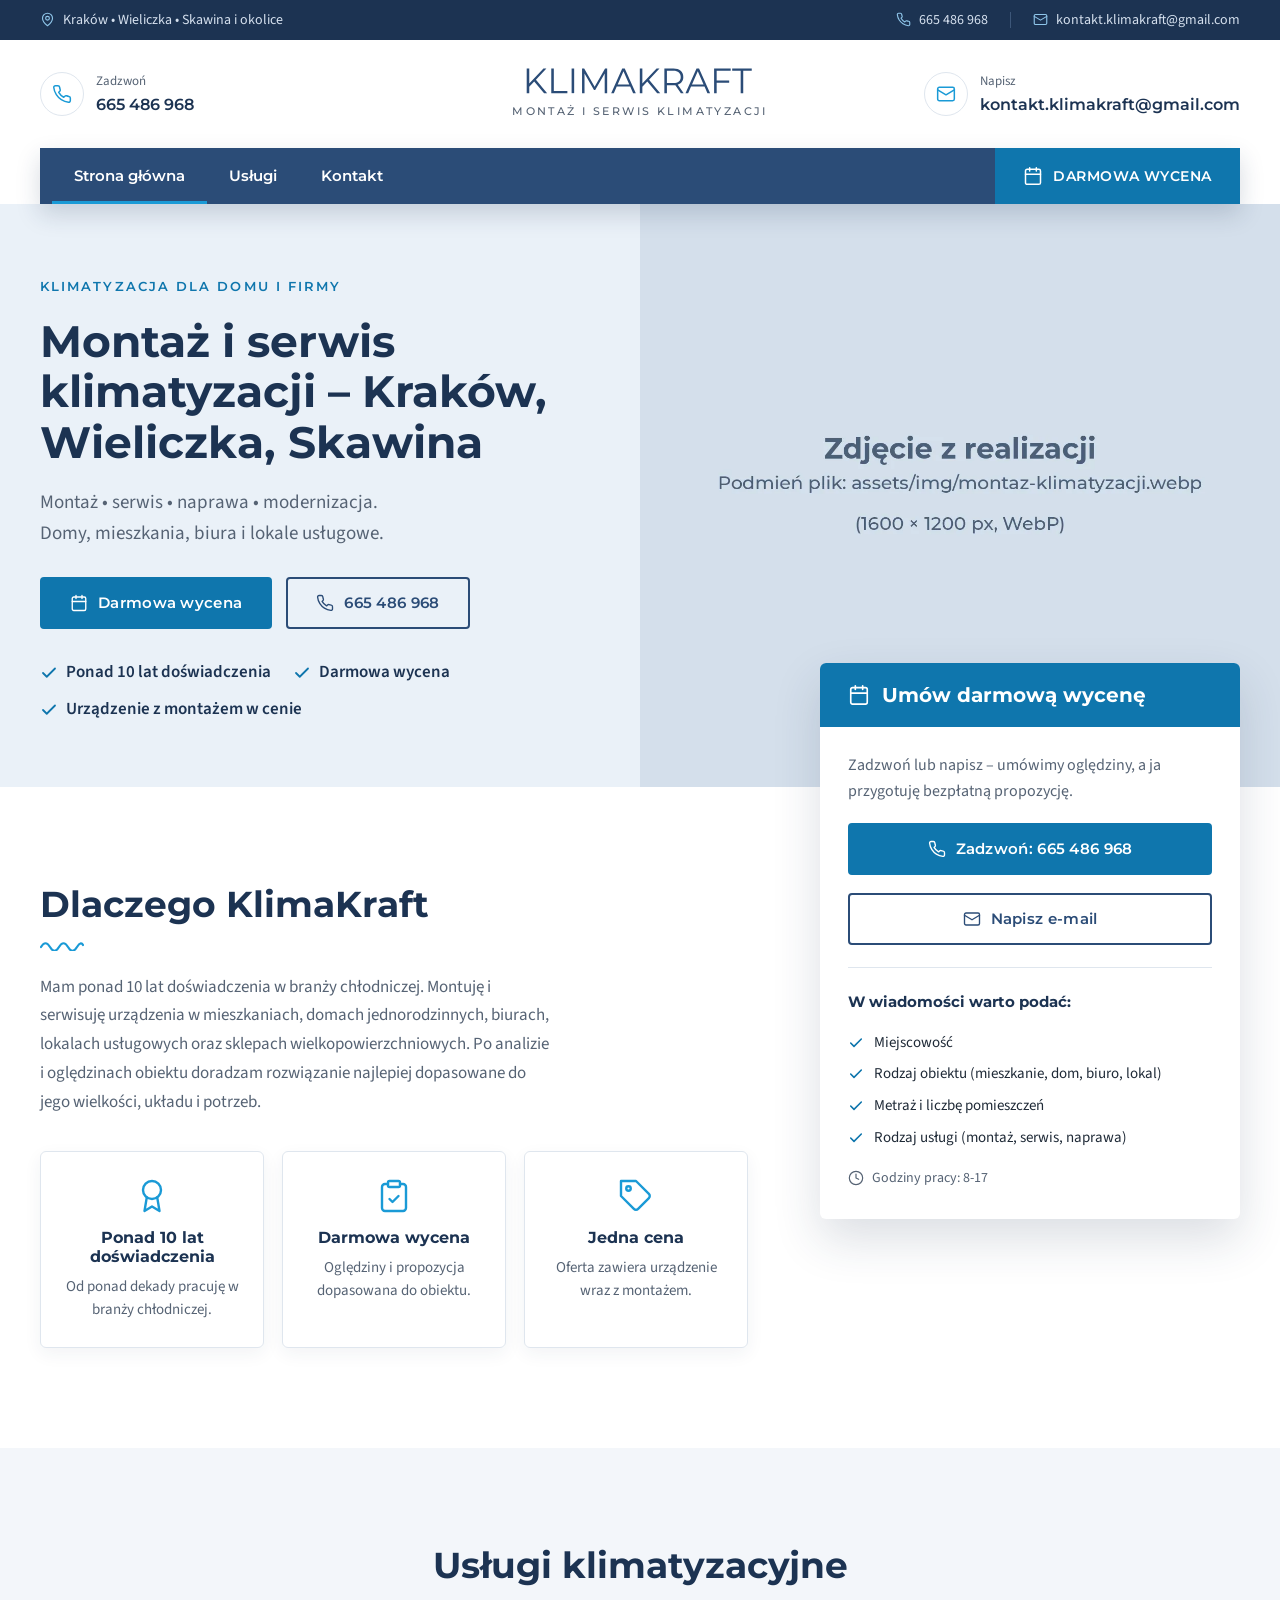
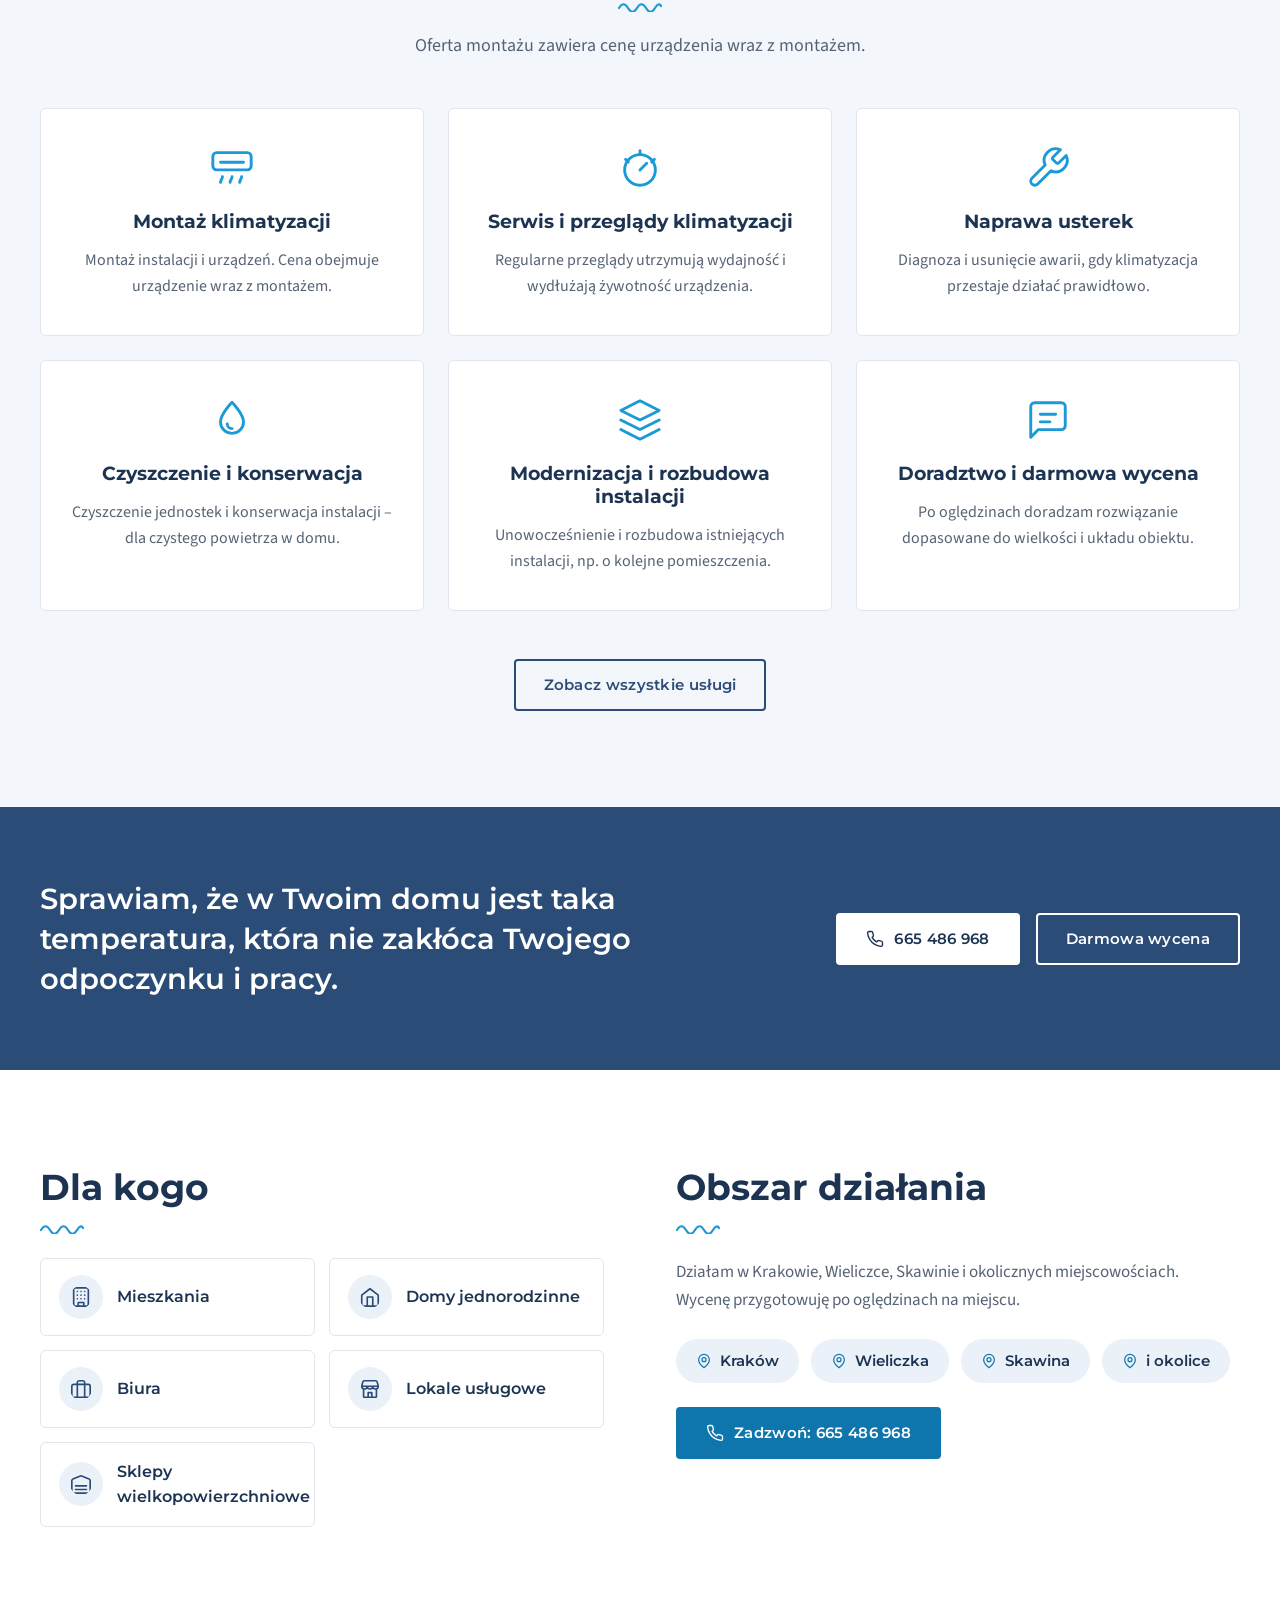
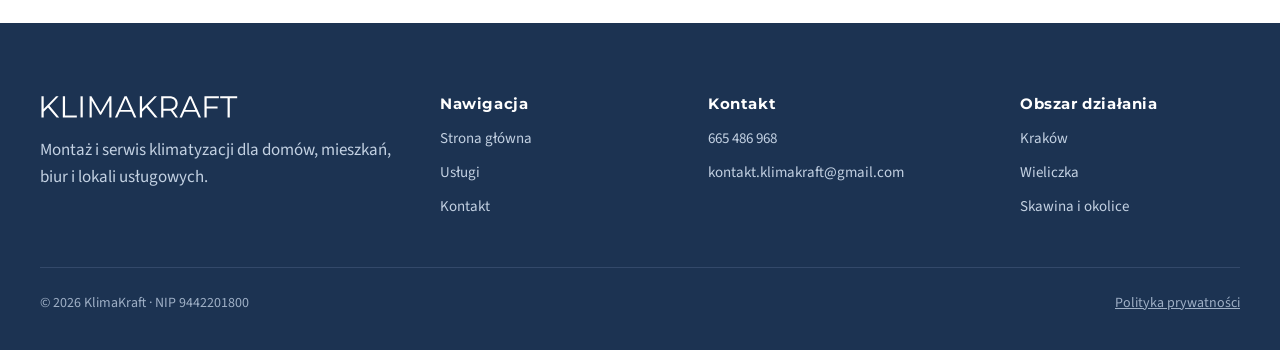
==== commit 81f707b0: "dodany nip" ====
--- a/index.html
+++ b/index.html
@@ -152,7 +152,7 @@
 <hr>
 <p class="qcard__h">W wiadomości warto podać:</p>
 <ul class="checks"><li><svg class="ic" viewBox="0 0 24 24" aria-hidden="true" focusable="false"><path d="M20 6 9 17l-5-5"/></svg><span>Miejscowość</span></li><li><svg class="ic" viewBox="0 0 24 24" aria-hidden="true" focusable="false"><path d="M20 6 9 17l-5-5"/></svg><span>Rodzaj obiektu (mieszkanie, dom, biuro, lokal)</span></li><li><svg class="ic" viewBox="0 0 24 24" aria-hidden="true" focusable="false"><path d="M20 6 9 17l-5-5"/></svg><span>Metraż i liczbę pomieszczeń</span></li><li><svg class="ic" viewBox="0 0 24 24" aria-hidden="true" focusable="false"><path d="M20 6 9 17l-5-5"/></svg><span>Rodzaj usługi (montaż, serwis, naprawa)</span></li></ul>
-<p class="qcard__note"><svg class="ic" viewBox="0 0 24 24" aria-hidden="true" focusable="false"><circle cx="12" cy="12" r="10"/><path d="M12 6v6l4 2"/></svg>Godziny pracy: [do uzupełnienia]</p>
+<p class="qcard__note"><svg class="ic" viewBox="0 0 24 24" aria-hidden="true" focusable="false"><circle cx="12" cy="12" r="10"/><path d="M12 6v6l4 2"/></svg>Godziny pracy: 8-17</p>
 </div>
 </aside>
 </div>
@@ -204,7 +204,7 @@
 <div><h2 class="footer__h">Obszar działania</h2><ul class="footer__list"><li>Kraków</li><li>Wieliczka</li><li>Skawina i okolice</li></ul></div>
 </div>
 <div class="footer__bottom">
-<p>© 2026 KlimaKraft · NIP [do uzupełnienia]</p>
+<p>© 2026 KlimaKraft · NIP 9442201800</p>
 <a href="polityka-prywatnosci.html">Polityka prywatności</a>
 </div>
 </div>
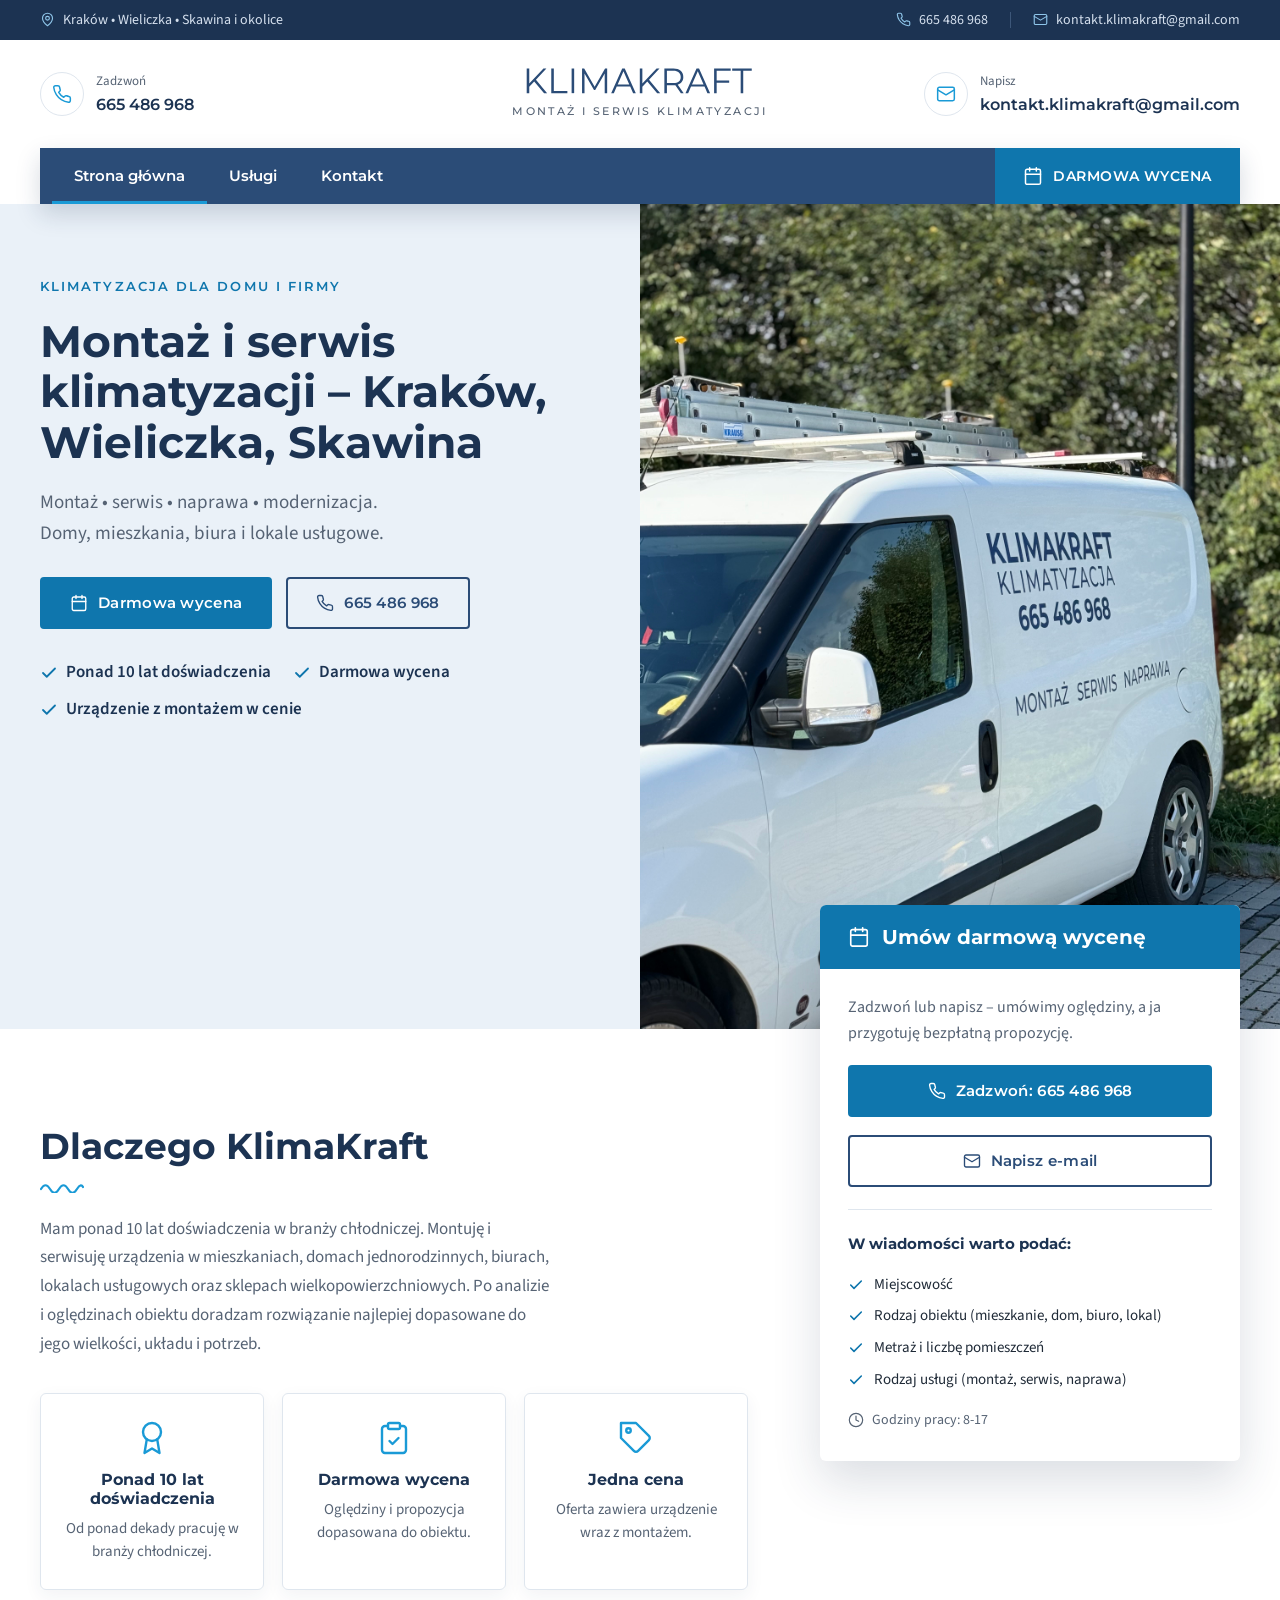
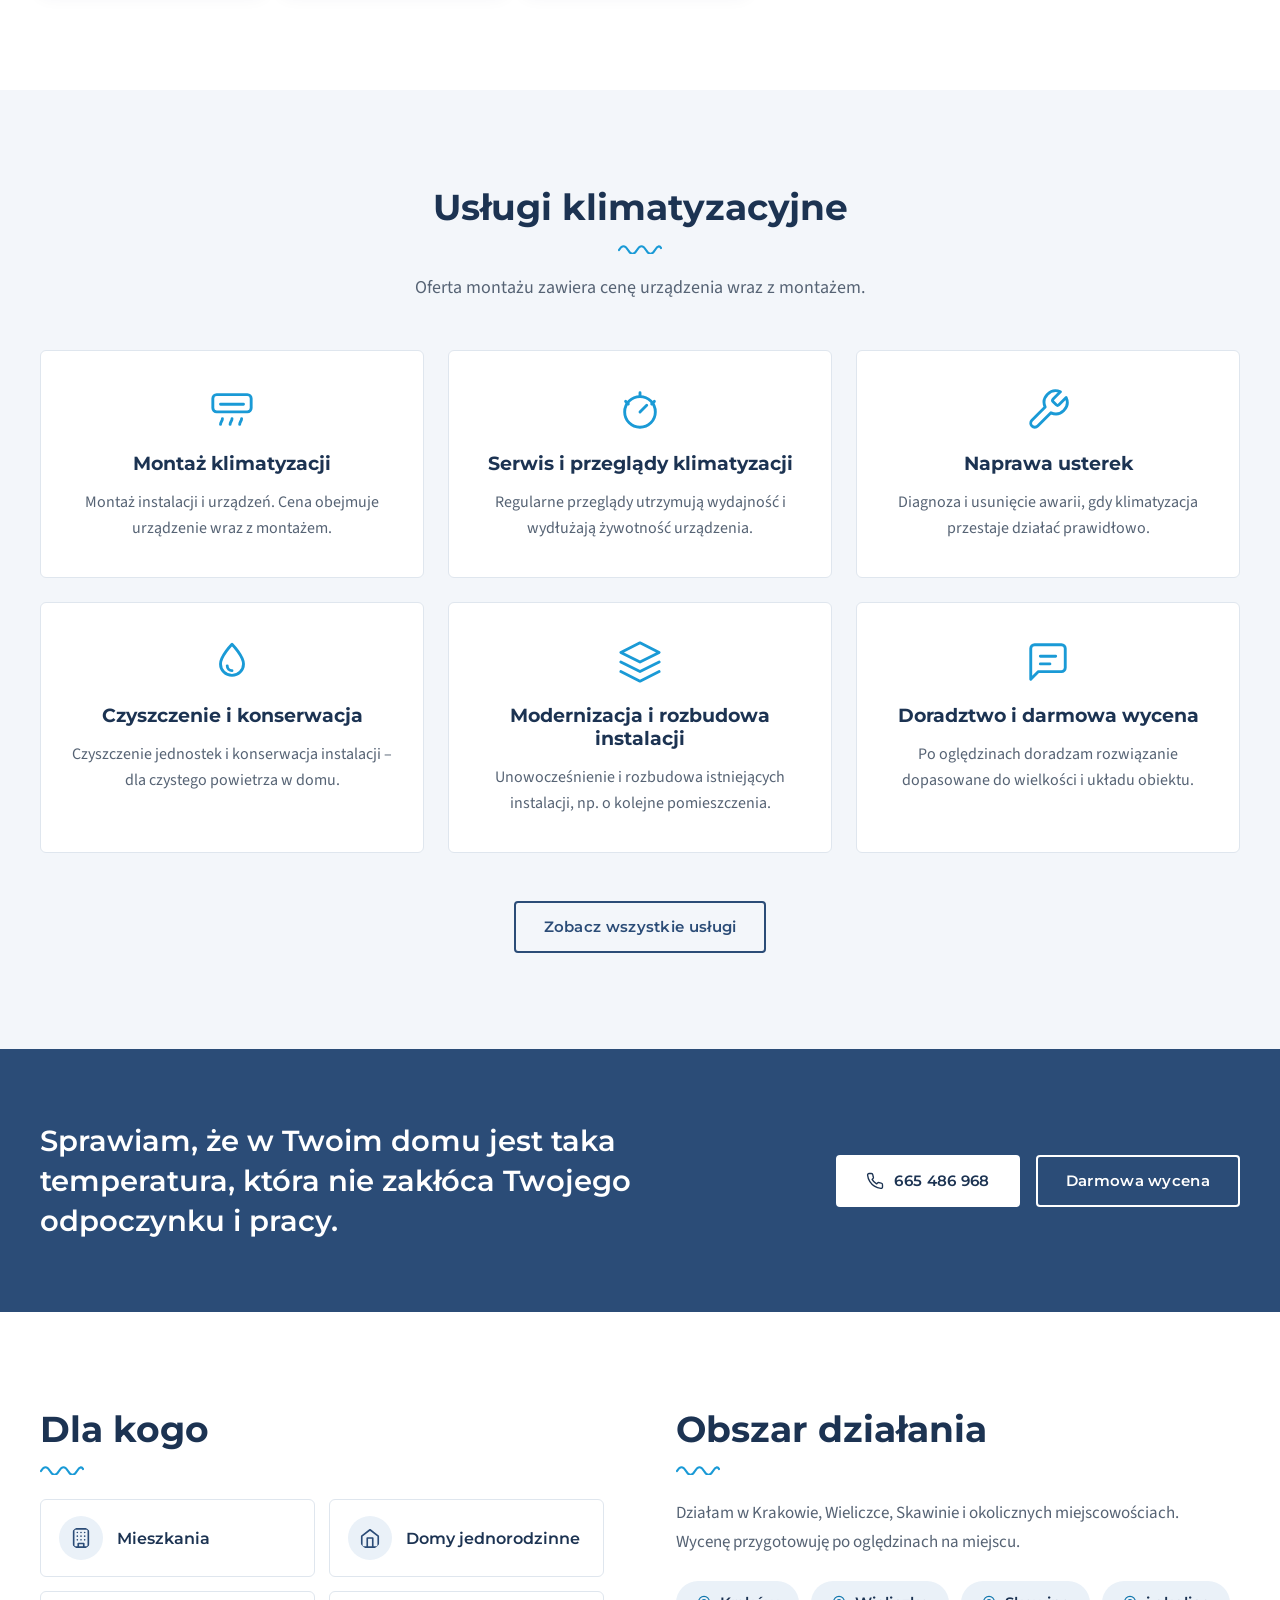
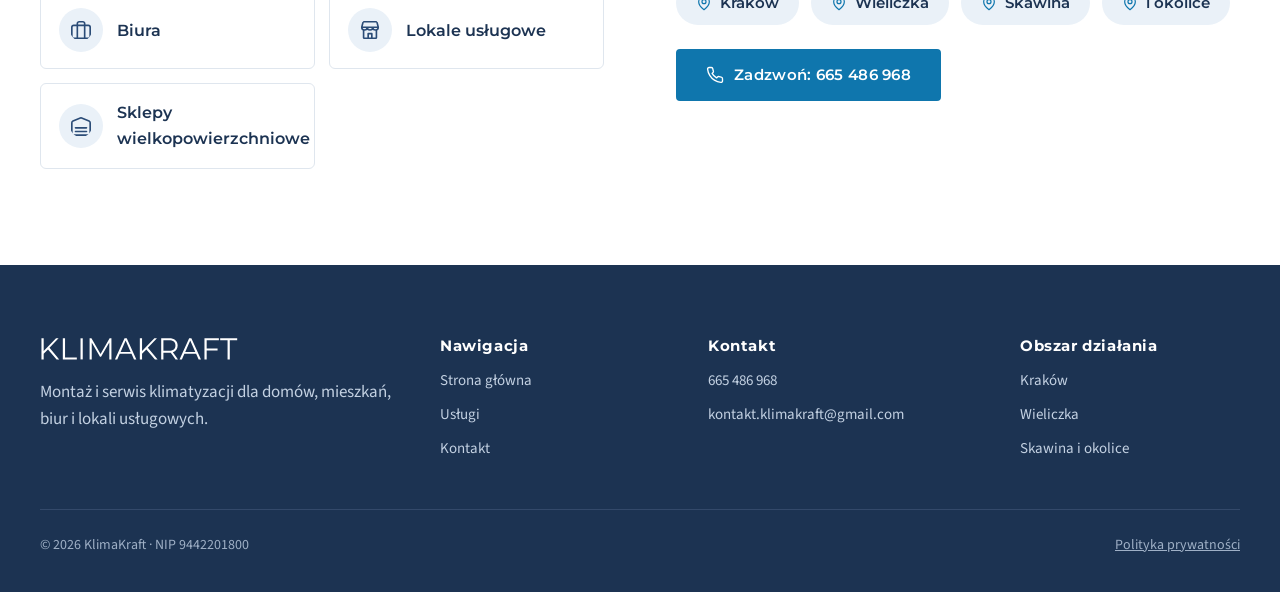
==== commit ef59a8d8: "Update image source in hero section Replaced the image source in the hero section with a new JPEG fi" ====
--- a/index.html
+++ b/index.html
@@ -131,8 +131,7 @@
 <ul class="hero__checks"><li><svg class="ic" viewBox="0 0 24 24" aria-hidden="true" focusable="false"><path d="M20 6 9 17l-5-5"/></svg>Ponad 10 lat doświadczenia</li><li><svg class="ic" viewBox="0 0 24 24" aria-hidden="true" focusable="false"><path d="M20 6 9 17l-5-5"/></svg>Darmowa wycena</li><li><svg class="ic" viewBox="0 0 24 24" aria-hidden="true" focusable="false"><path d="M20 6 9 17l-5-5"/></svg>Urządzenie z montażem w cenie</li></ul>
 </div>
 <picture class="hero__img">
-<source media="(max-width: 760px)" srcset="montaz-klimatyzacji-800.webp">
-<img src="montaz-klimatyzacji.webp" alt="Montaż klimatyzacji ściennej w mieszkaniu – KlimaKraft" width="1600" height="1200" fetchpriority="high">
+<img src="image00002.jpeg" alt="Opis tego, co widać na zdjęciu – KlimaKraft" width="1600" height="1200" fetchpriority="high">
 </picture>
 </section>
 
